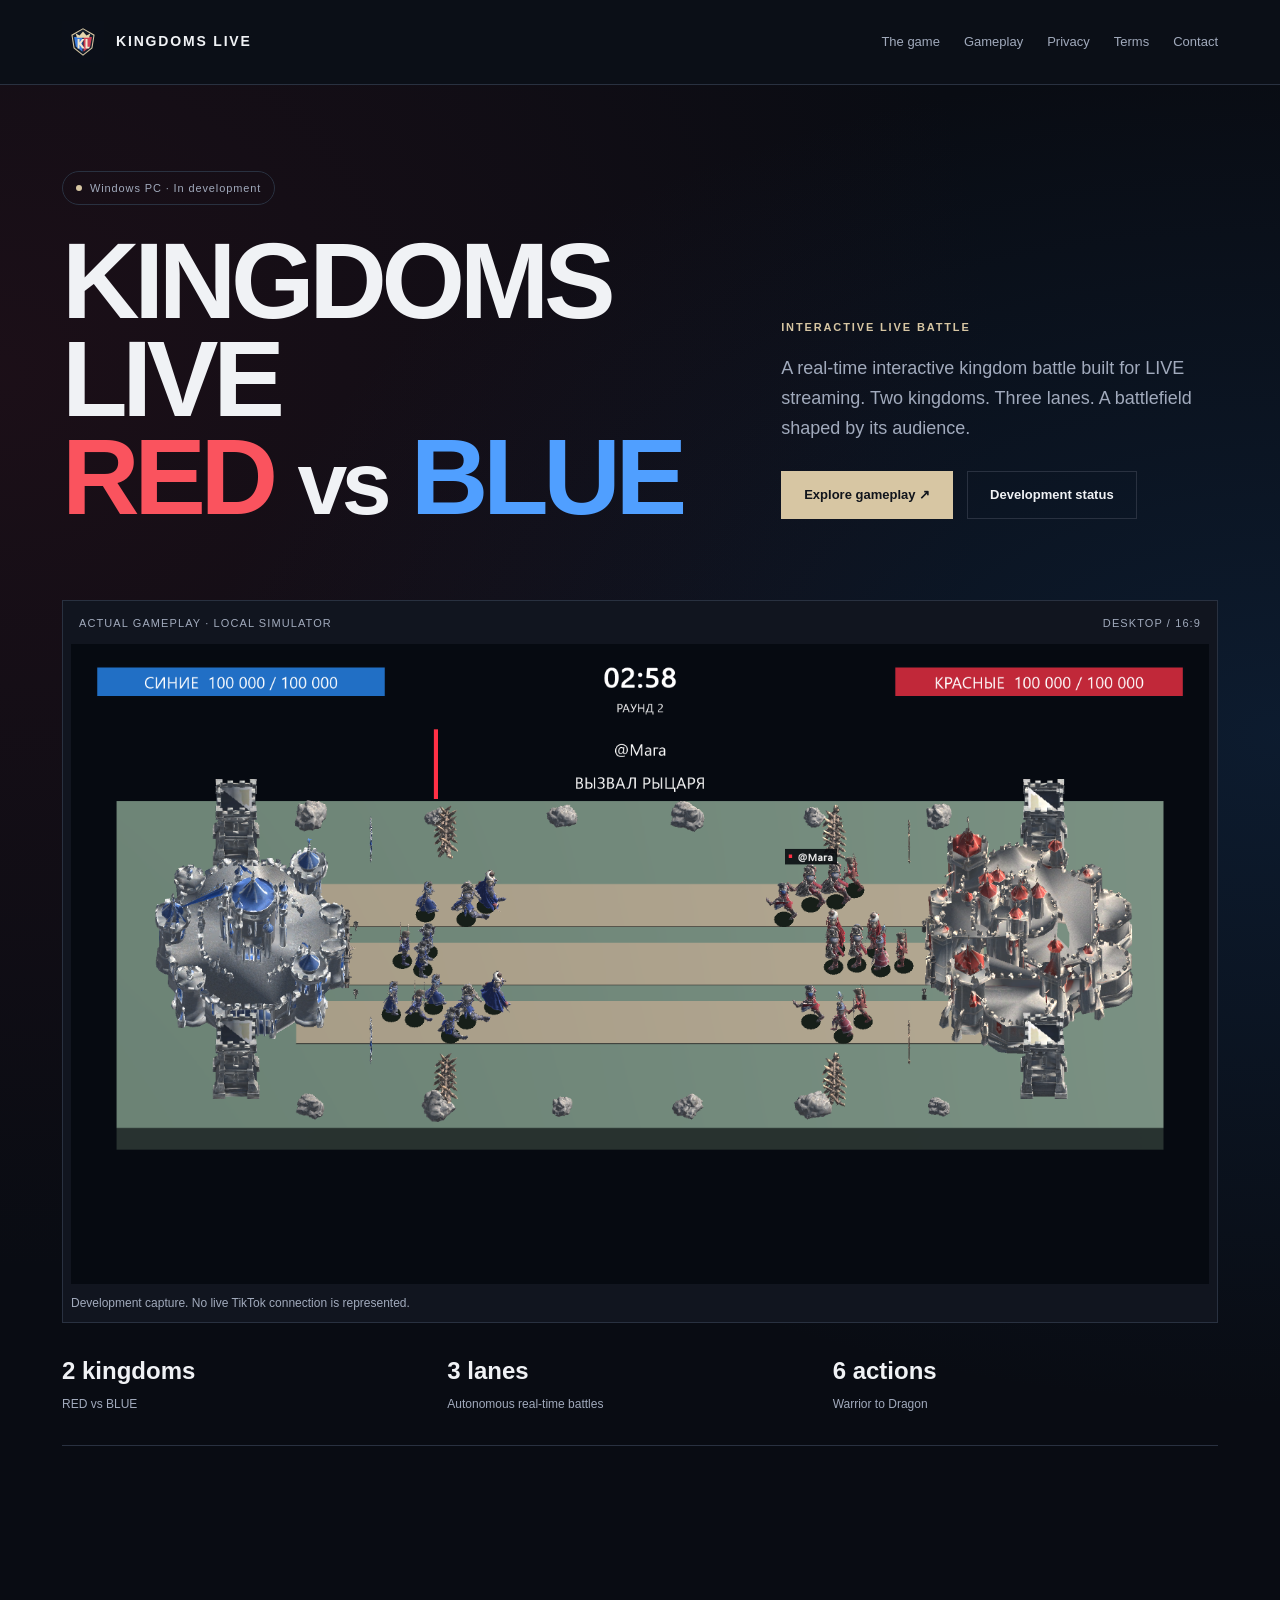
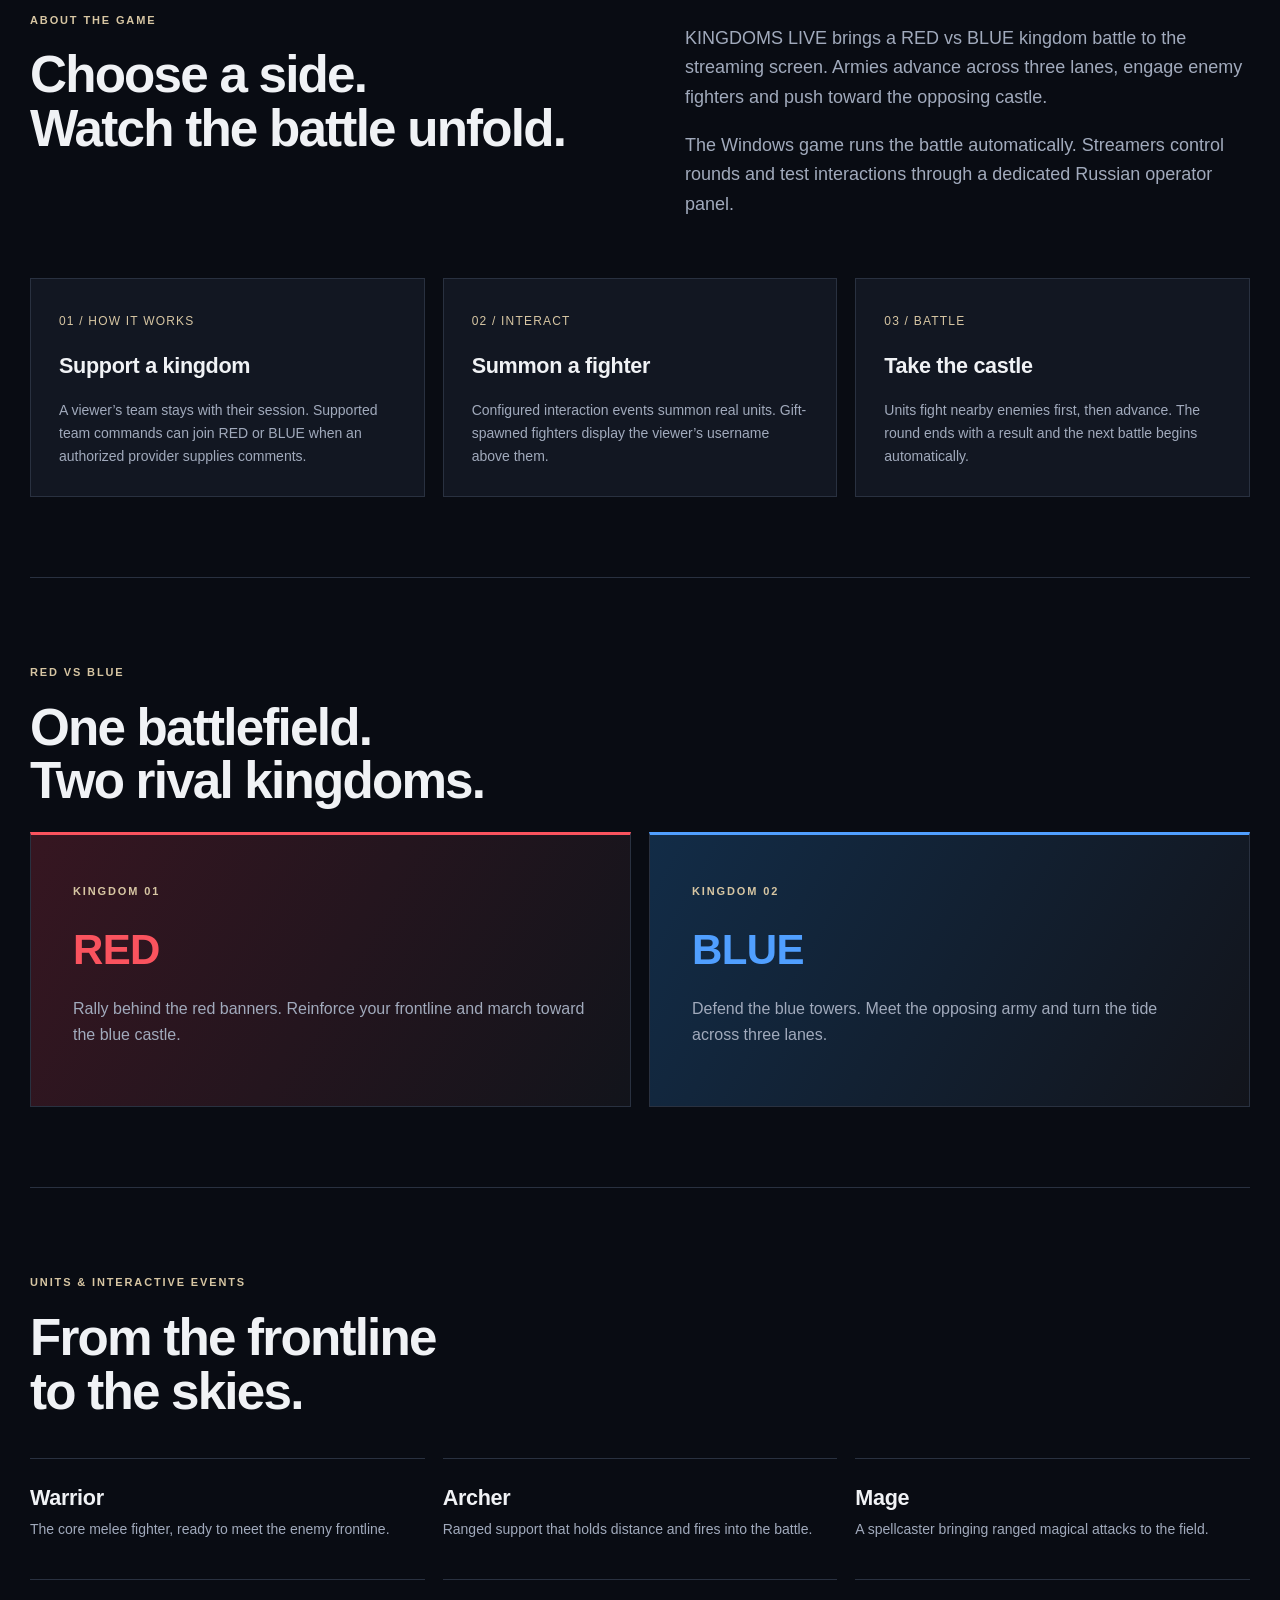
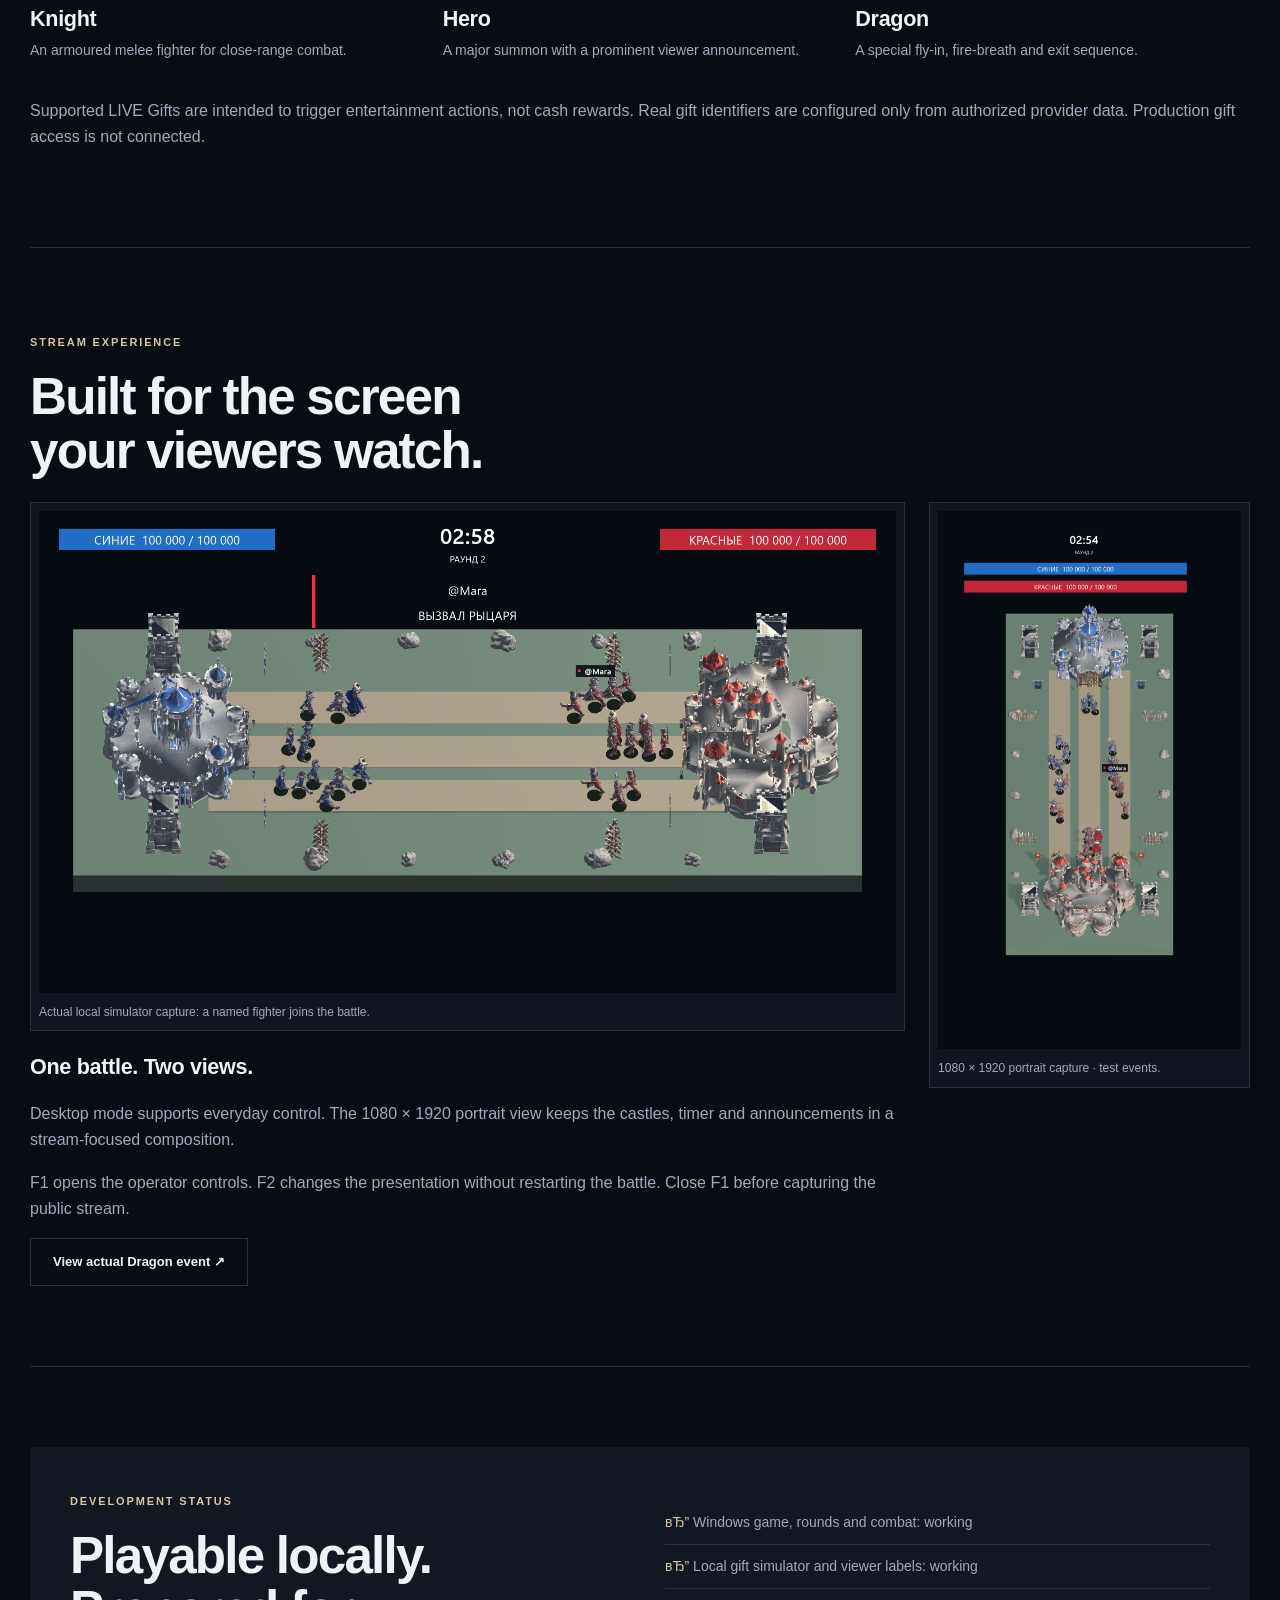
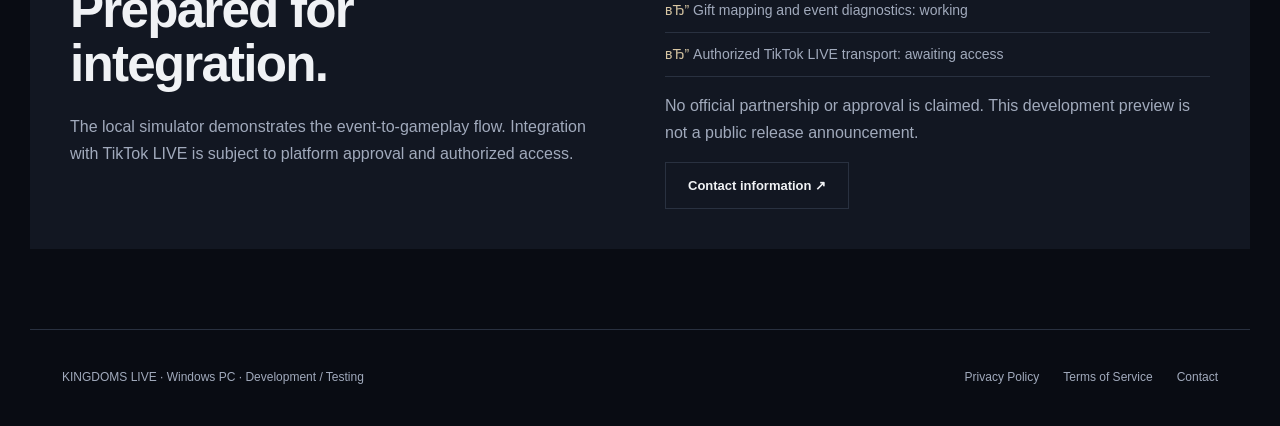
==== Website/index.html @ ec13fd88 "chore: prepare KINGDOMS LIVE public website" ====
<!doctype html>
<html lang="en"><head><meta charset="utf-8"><meta name="viewport" content="width=device-width, initial-scale=1"><meta name="description" content="A real-time RED vs BLUE kingdom battle designed for interactive LIVE streaming. Windows development preview; authorized LIVE integration pending."><title>RED vs BLUE Interactive Battle · KINGDOMS LIVE</title><link rel="icon" href="assets/brand-mark.svg" type="image/svg+xml"><link rel="stylesheet" href="css/style.css"><meta property="og:title" content="KINGDOMS LIVE"><meta property="og:description" content="Interactive RED vs BLUE LIVE battle game. Production LIVE integration awaiting authorized access."><meta property="og:type" content="website"><meta property="og:image" content="https://magasah.github.io/kingdoms-live/assets/app-icon.png"><meta name="theme-color" content="#090c13"></head><body><a class="skip" href="#main">Skip to content</a><header class="top"><div class="shell nav"><a class="brand" href="index.html"><img src="assets/brand-mark.svg" alt="">KINGDOMS LIVE</a><nav class="navlinks" aria-label="Main"><a href="index.html#game">The game</a><a href="index.html#preview">Gameplay</a><a href="privacy.html">Privacy</a><a href="terms.html">Terms</a><a href="contact.html">Contact</a></nav></div></header><main id="main"><div class="hero"><div class="shell"><div class="hero-top"><div><span class="badge">Windows PC · In development</span><h1>KINGDOMS<br>LIVE<span><b class="red">RED</b> <small>vs</small> <b class="blue">BLUE</b></span></h1></div><div class="hero-copy"><div class="tag">Interactive LIVE Battle</div><p>A real-time interactive kingdom battle built for LIVE streaming. Two kingdoms. Three lanes. A battlefield shaped by its audience.</p><div class="buttons"><a class="button primary" href="#preview">Explore gameplay ↗</a><a class="button" href="#status">Development status</a></div></div></div><figure class="frame"><div class="frame-bar"><span>Actual gameplay · Local simulator</span><span>Desktop / 16:9</span></div><img src="assets/gameplay-desktop.png" width="1600" height="900" alt="Blue and red castles on opposite sides of the KINGDOMS LIVE battlefield"><figcaption class="caption">Development capture. No live TikTok connection is represented.</figcaption></figure><div class="metrics"><div><strong>2 kingdoms</strong><span>RED vs BLUE</span></div><div><strong>3 lanes</strong><span>Autonomous real-time battles</span></div><div><strong>6 actions</strong><span>Warrior to Dragon</span></div></div></div></div>
<section class="block shell" id="game"><div class="intro"><div><span class="tag">About the game</span><h2>Choose a side.<br>Watch the battle unfold.</h2></div><div><p>KINGDOMS LIVE brings a RED vs BLUE kingdom battle to the streaming screen. Armies advance across three lanes, engage enemy fighters and push toward the opposing castle.</p><p>The Windows game runs the battle automatically. Streamers control rounds and test interactions through a dedicated Russian operator panel.</p></div></div><div class="steps"><article class="card"><span class="num">01 / HOW IT WORKS</span><h3>Support a kingdom</h3><p>A viewer’s team stays with their session. Supported team commands can join RED or BLUE when an authorized provider supplies comments.</p></article><article class="card"><span class="num">02 / INTERACT</span><h3>Summon a fighter</h3><p>Configured interaction events summon real units. Gift-spawned fighters display the viewer’s username above them.</p></article><article class="card"><span class="num">03 / BATTLE</span><h3>Take the castle</h3><p>Units fight nearby enemies first, then advance. The round ends with a result and the next battle begins automatically.</p></article></div></section>
<section class="block shell"><span class="tag">RED vs BLUE</span><h2>One battlefield.<br>Two rival kingdoms.</h2><div class="kingdoms"><article class="kingdom red-side"><span class="tag">Kingdom 01</span><h3 class="red">RED</h3><p>Rally behind the red banners. Reinforce your frontline and march toward the blue castle.</p></article><article class="kingdom blue-side"><span class="tag">Kingdom 02</span><h3 class="blue">BLUE</h3><p>Defend the blue towers. Meet the opposing army and turn the tide across three lanes.</p></article></div></section>
<section class="block shell"><span class="tag">Units & interactive events</span><h2>From the frontline<br>to the skies.</h2><div class="units"><article class="unit"><h3>Warrior</h3><p>The core melee fighter, ready to meet the enemy frontline.</p></article><article class="unit"><h3>Archer</h3><p>Ranged support that holds distance and fires into the battle.</p></article><article class="unit"><h3>Mage</h3><p>A spellcaster bringing ranged magical attacks to the field.</p></article><article class="unit"><h3>Knight</h3><p>An armoured melee fighter for close-range combat.</p></article><article class="unit"><h3>Hero</h3><p>A major summon with a prominent viewer announcement.</p></article><article class="unit"><h3>Dragon</h3><p>A special fly-in, fire-breath and exit sequence.</p></article></div><p>Supported LIVE Gifts are intended to trigger entertainment actions, not cash rewards. Real gift identifiers are configured only from authorized provider data. Production gift access is not connected.</p></section>
<section class="block shell" id="preview"><span class="tag">Stream experience</span><h2>Built for the screen<br>your viewers watch.</h2><div class="preview-grid"><div><figure class="frame"><img loading="lazy" src="assets/gift-unit.png" width="1600" height="900" alt="Actual development battle showing a gift-spawned Knight with the username Мага"><figcaption class="caption">Actual local simulator capture: a named fighter joins the battle.</figcaption></figure><h3>One battle. Two views.</h3><p>Desktop mode supports everyday control. The 1080 × 1920 portrait view keeps the castles, timer and announcements in a stream-focused composition.</p><p>F1 opens the operator controls. F2 changes the presentation without restarting the battle. Close F1 before capturing the public stream.</p><a class="button" href="assets/dragon-event.png">View actual Dragon event ↗</a></div><figure class="frame portrait"><img loading="lazy" src="assets/gameplay-tiktok.png" width="1080" height="1920" alt="Actual vertical game capture with red and blue kingdoms"><figcaption class="caption">1080 × 1920 portrait capture · test events.</figcaption></figure></div></section>
<section class="block shell" id="status"><div class="status"><div><span class="tag">Development status</span><h2>Playable locally.<br>Prepared for integration.</h2><p>The local simulator demonstrates the event-to-gameplay flow. Integration with TikTok LIVE is subject to platform approval and authorized access.</p></div><div><ul><li>Windows game, rounds and combat: working</li><li>Local gift simulator and viewer labels: working</li><li>Gift mapping and event diagnostics: working</li><li>Authorized TikTok LIVE transport: awaiting access</li></ul><p>No official partnership or approval is claimed. This development preview is not a public release announcement.</p><a class="button" href="contact.html">Contact information ↗</a></div></div></section></main><footer><div class="shell foot"><span>KINGDOMS LIVE · Windows PC · Development / Testing</span><nav aria-label="Legal"><a href="privacy.html">Privacy Policy</a><a href="terms.html">Terms of Service</a><a href="contact.html">Contact</a></nav></div></footer></body></html>
---- Website/css/style.css ----
:root{color-scheme:dark;--bg:#090c13;--panel:#121722;--text:#f0f2f5;--muted:#a1aabc;--red:#fa535e;--blue:#509fff;--line:#293140;--metal:#d7c6a3}
*{box-sizing:border-box}html{scroll-behavior:smooth}body{margin:0;background:var(--bg);color:var(--text);font-family:Segoe UI,Arial,sans-serif;line-height:1.65}a{color:inherit;text-decoration:none}a:hover{color:var(--metal)}a:focus-visible,button:focus-visible{outline:3px solid var(--blue);outline-offset:5px}img{max-width:100%;height:auto;display:block}p{color:var(--muted)}h1,h2,h3{line-height:1.05;letter-spacing:-.035em}h2{font-size:clamp(2rem,4vw,3.7rem);margin:16px 0 24px}h3{font-size:1.35rem;letter-spacing:-.015em}.shell{max-width:1220px;margin:auto;padding:0 32px}.top{border-bottom:1px solid var(--line);background:#0b0f17}.nav{display:flex;align-items:center;gap:28px;min-height:84px;flex-wrap:wrap}.brand{display:flex;align-items:center;gap:12px;letter-spacing:.13em;font-size:14px;font-weight:800;margin-right:auto}.brand img{width:42px;height:42px}.navlinks{display:flex;gap:24px;font-size:13px;color:var(--muted);flex-wrap:wrap}.tag{font-size:11px;font-weight:700;letter-spacing:.17em;text-transform:uppercase;color:var(--metal)}.badge{display:inline-flex;gap:8px;align-items:center;border:1px solid var(--line);padding:7px 13px;border-radius:20px;color:var(--muted);font-size:11px;letter-spacing:.08em}.badge:before{content:"";width:6px;height:6px;background:var(--metal);border-radius:50%}.hero{padding:86px 0 60px;background:radial-gradient(ellipse at 0 20%,#40152155,transparent 55%),radial-gradient(ellipse at 100% 45%,#143a6655,transparent 60%)}.hero h1{font-size:clamp(3.2rem,8.4vw,7.6rem);font-weight:900;line-height:.91;letter-spacing:-.05em;margin:28px 0}.hero h1 span{display:block}.red{color:var(--red)}.blue{color:var(--blue)}.hero-top{display:grid;grid-template-columns:1.2fr .8fr;gap:64px;align-items:end}.hero-copy{max-width:470px;padding-bottom:8px}.hero-copy p{font-size:18px}.buttons{display:flex;gap:14px;flex-wrap:wrap;margin:28px 0}.button{display:inline-flex;padding:12px 22px;align-items:center;border:1px solid var(--line);font-size:13px;font-weight:700}.button.primary{background:var(--metal);color:#11151c;border-color:var(--metal)}.frame{border:1px solid var(--line);background:#11151f;padding:8px}.frame-bar{display:flex;justify-content:space-between;gap:12px;padding:5px 8px 12px;color:var(--muted);font-size:11px;letter-spacing:.1em;text-transform:uppercase}.hero figure{margin:45px 0 0}.hero figure img{width:100%;height:auto}.caption{margin:10px 0 0;font-size:12px;color:var(--muted)}.metrics{display:grid;grid-template-columns:repeat(3,1fr);border-bottom:1px solid var(--line);margin-bottom:20px}.metrics div{padding:28px 0}.metrics strong{display:block;font-size:24px}.metrics span{font-size:12px;color:var(--muted)}section.block{padding:80px 0;border-bottom:1px solid var(--line)}.intro{display:grid;grid-template-columns:1fr 1fr;gap:90px}.intro p{font-size:18px}.steps,.units{display:grid;grid-template-columns:repeat(3,1fr);gap:18px;margin-top:40px}.card{padding:28px;background:var(--panel);border:1px solid var(--line)}.num{font-size:12px;color:var(--metal);letter-spacing:.1em}.card p{font-size:14px;margin-bottom:0}.kingdoms{display:grid;grid-template-columns:1fr 1fr;gap:18px}.kingdom{padding:42px;border:1px solid var(--line)}.kingdom.red-side{background:linear-gradient(120deg,#361621,#12141b);border-top:3px solid var(--red)}.kingdom.blue-side{background:linear-gradient(120deg,#122c47,#12141b);border-top:3px solid var(--blue)}.kingdom h3{font-size:42px;margin:24px 0}.unit{padding:20px 0;border-top:1px solid var(--line)}.unit h3{margin:8px 0}.unit p{font-size:14px;margin:0}.preview-grid{display:grid;grid-template-columns:1.5fr .55fr;gap:24px;align-items:start}.preview-grid figure{margin:0 0 25px}.portrait img{max-height:690px;width:100%;object-fit:contain;background:#070b11}.status{display:grid;grid-template-columns:1fr 1fr;gap:50px;background:#121722;padding:40px}.status ul{list-style:none;padding:0;color:var(--muted);font-size:14px}.status li{padding:10px 0;border-bottom:1px solid var(--line)}.status li:before{content:"вЂ” ";color:var(--metal)}footer{padding:38px 0}.foot{display:flex;justify-content:space-between;gap:30px;flex-wrap:wrap;font-size:12px;color:var(--muted)}.foot nav{display:flex;gap:24px}.legal{max-width:850px;margin:64px auto;padding:0 32px}.legal h1{font-size:clamp(2.7rem,6vw,4.4rem)}.legal h2{font-size:25px;margin:38px 0 16px}.legal p,.legal li{color:var(--muted)}.legal a{text-decoration:underline}.notice{padding:18px 22px;border-left:3px solid var(--metal);background:#1a1b1d;color:#ddd1b8;margin:24px 0}.placeholder{font-family:monospace;overflow-wrap:anywhere}.skip{position:absolute;left:10px;top:-80px}.skip:focus{top:10px;background:var(--panel);padding:10px;z-index:10}
@media(max-width:760px){.shell{padding:0 20px}.nav{padding:18px 0;gap:14px}.navlinks{gap:14px;font-size:12px}.brand{width:100%}.hero{padding:45px 0}.hero-top,.intro,.status{grid-template-columns:1fr;gap:20px}.hero h1{font-size:clamp(3rem,13vw,5rem)}.hero-copy p{font-size:16px}.steps,.units{grid-template-columns:1fr}.kingdoms{grid-template-columns:1fr}.preview-grid{grid-template-columns:1fr}.portrait img{max-height:620px}.metrics strong{font-size:18px}.metrics span{font-size:10px}.metrics{gap:15px}section.block{padding:52px 0}.status{padding:24px}.foot nav{flex-wrap:wrap}.frame-bar{font-size:9px}.legal{padding:0 20px}}
@media(prefers-reduced-motion:reduce){html{scroll-behavior:auto}}

@media(max-width:760px){.top .nav{padding-left:20px;padding-right:20px}}
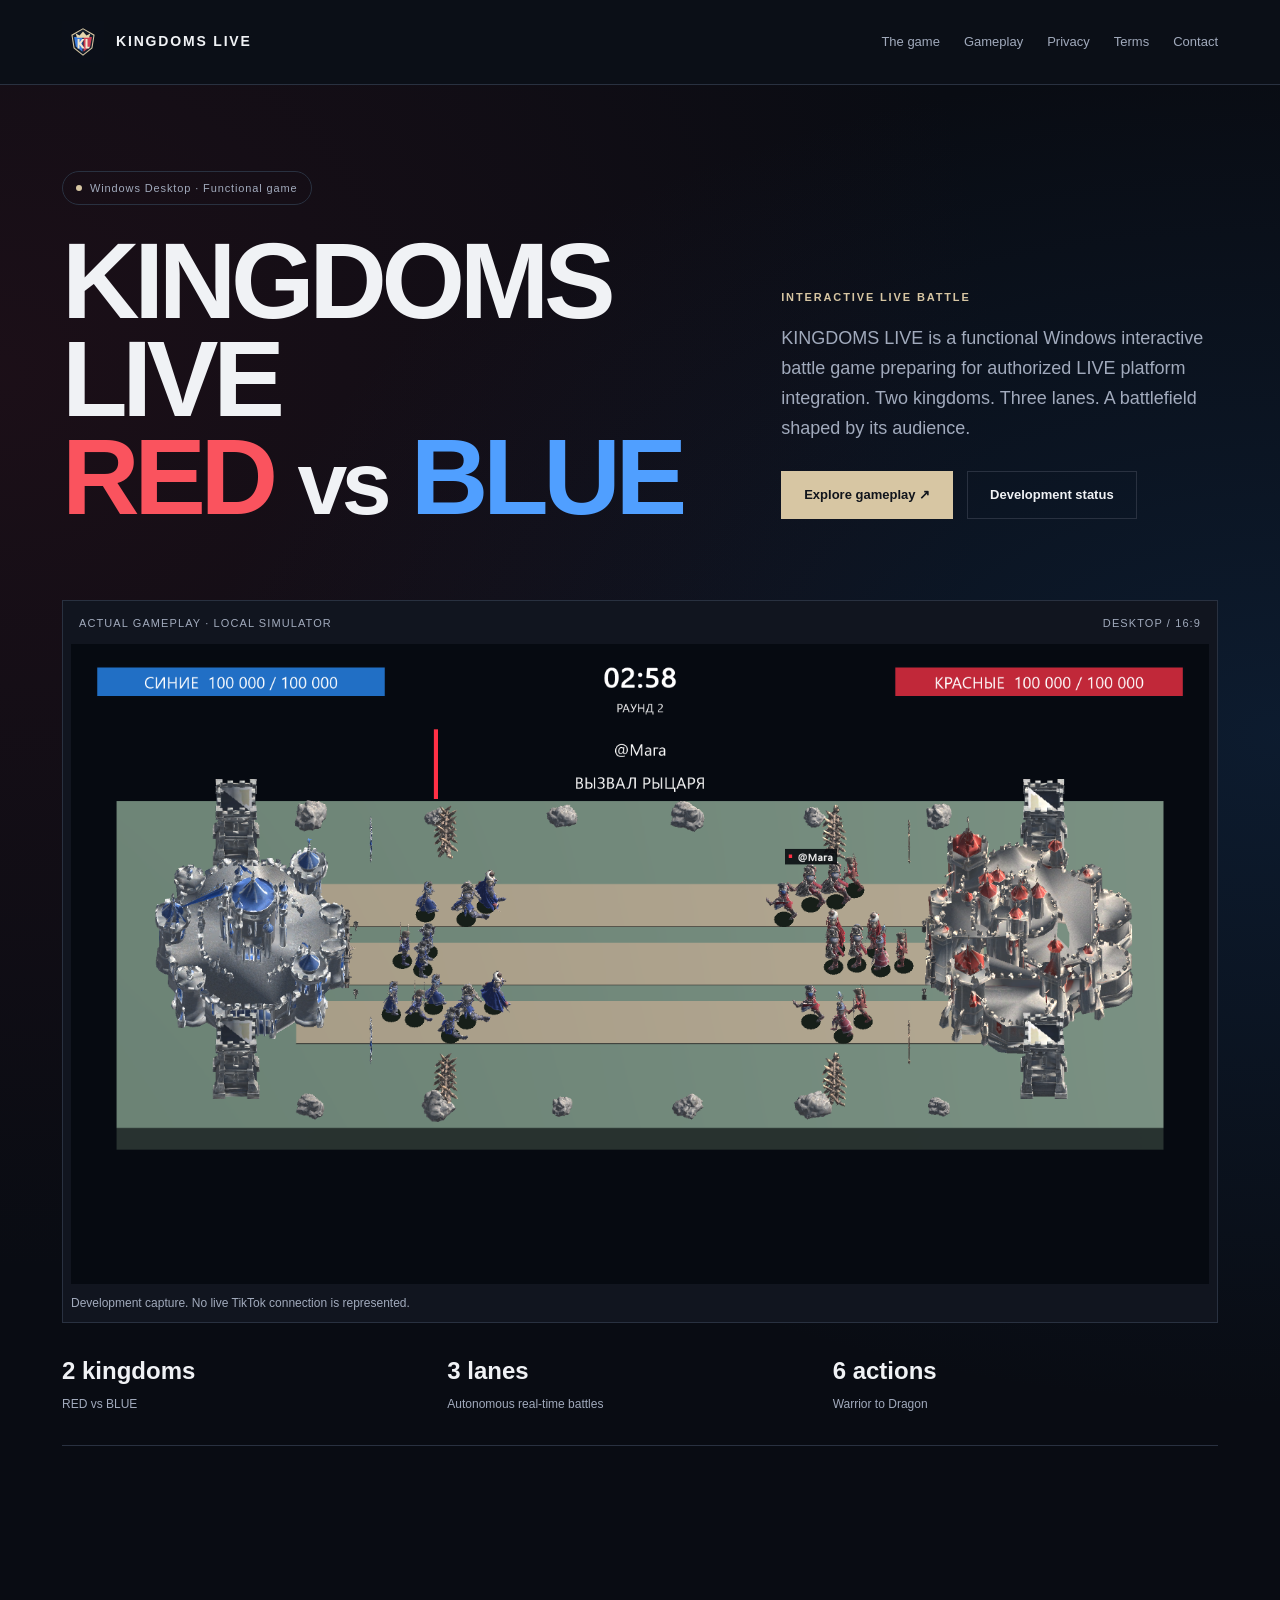
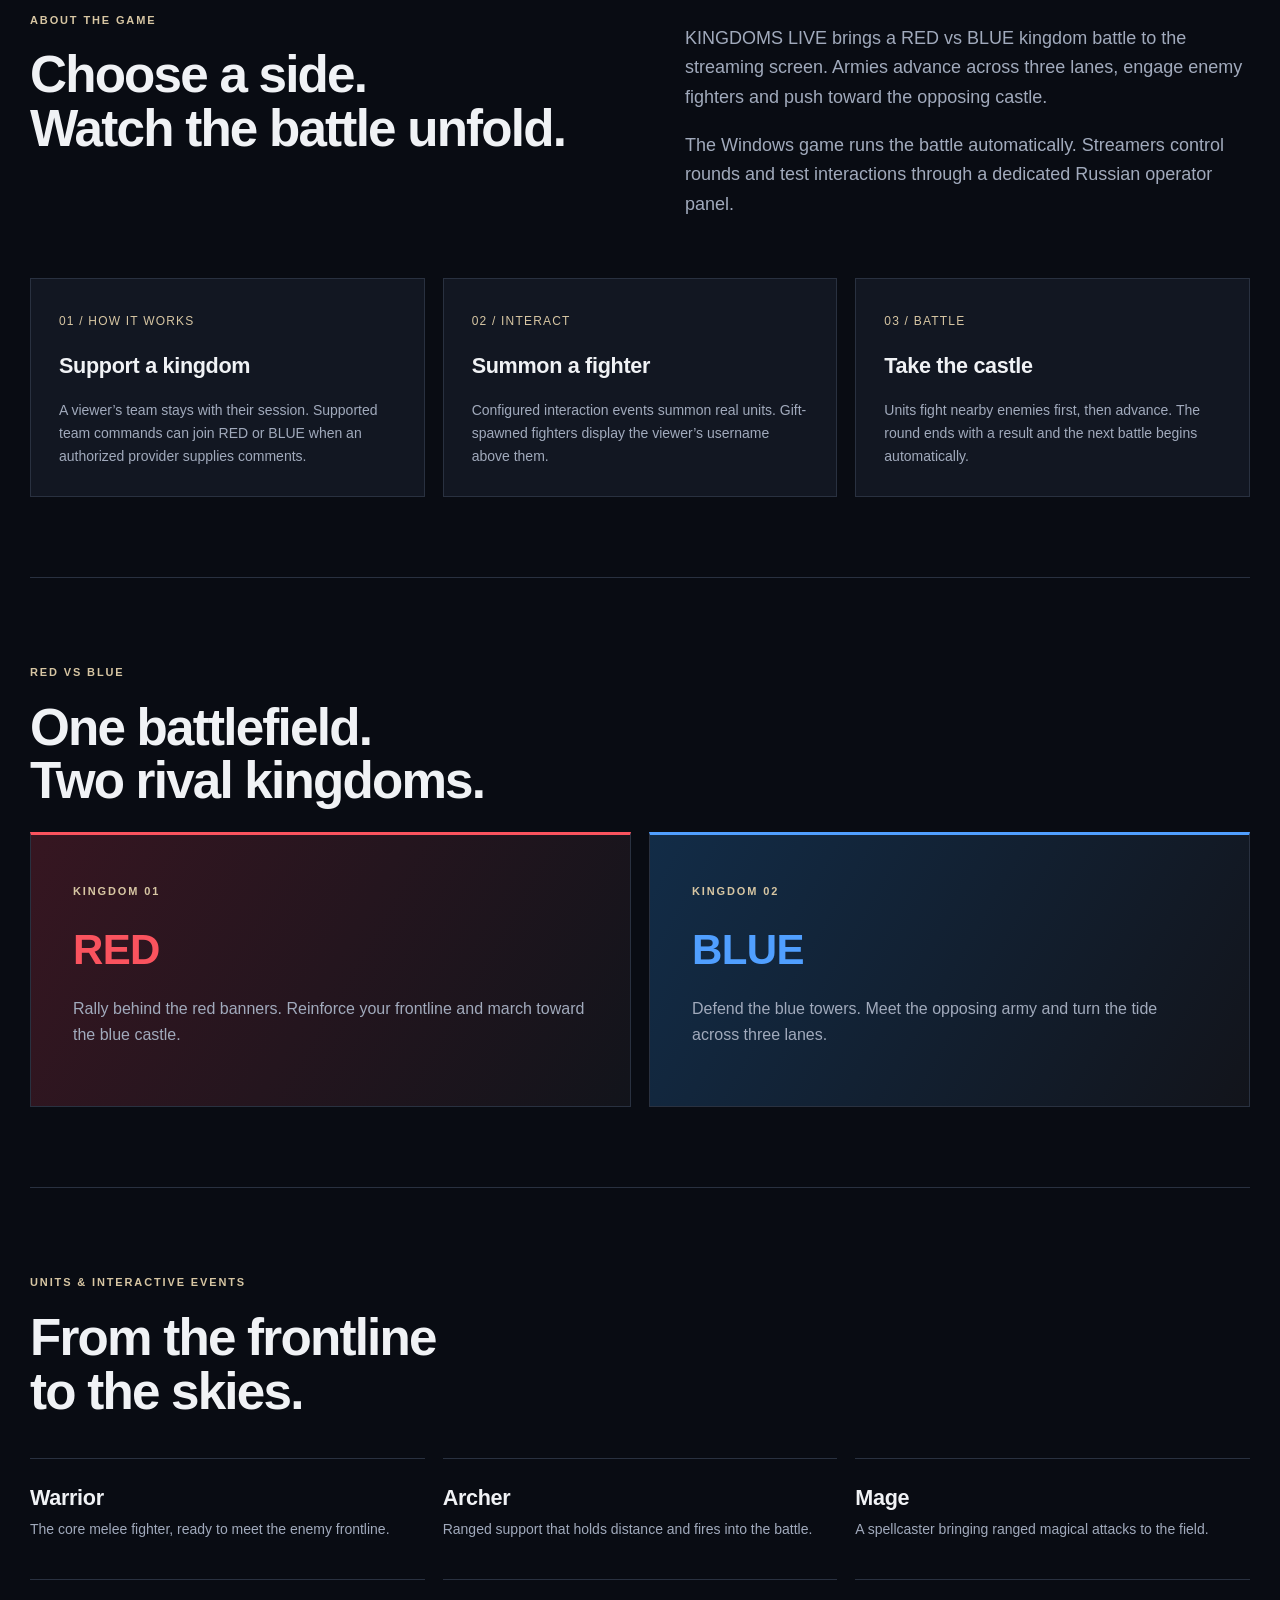
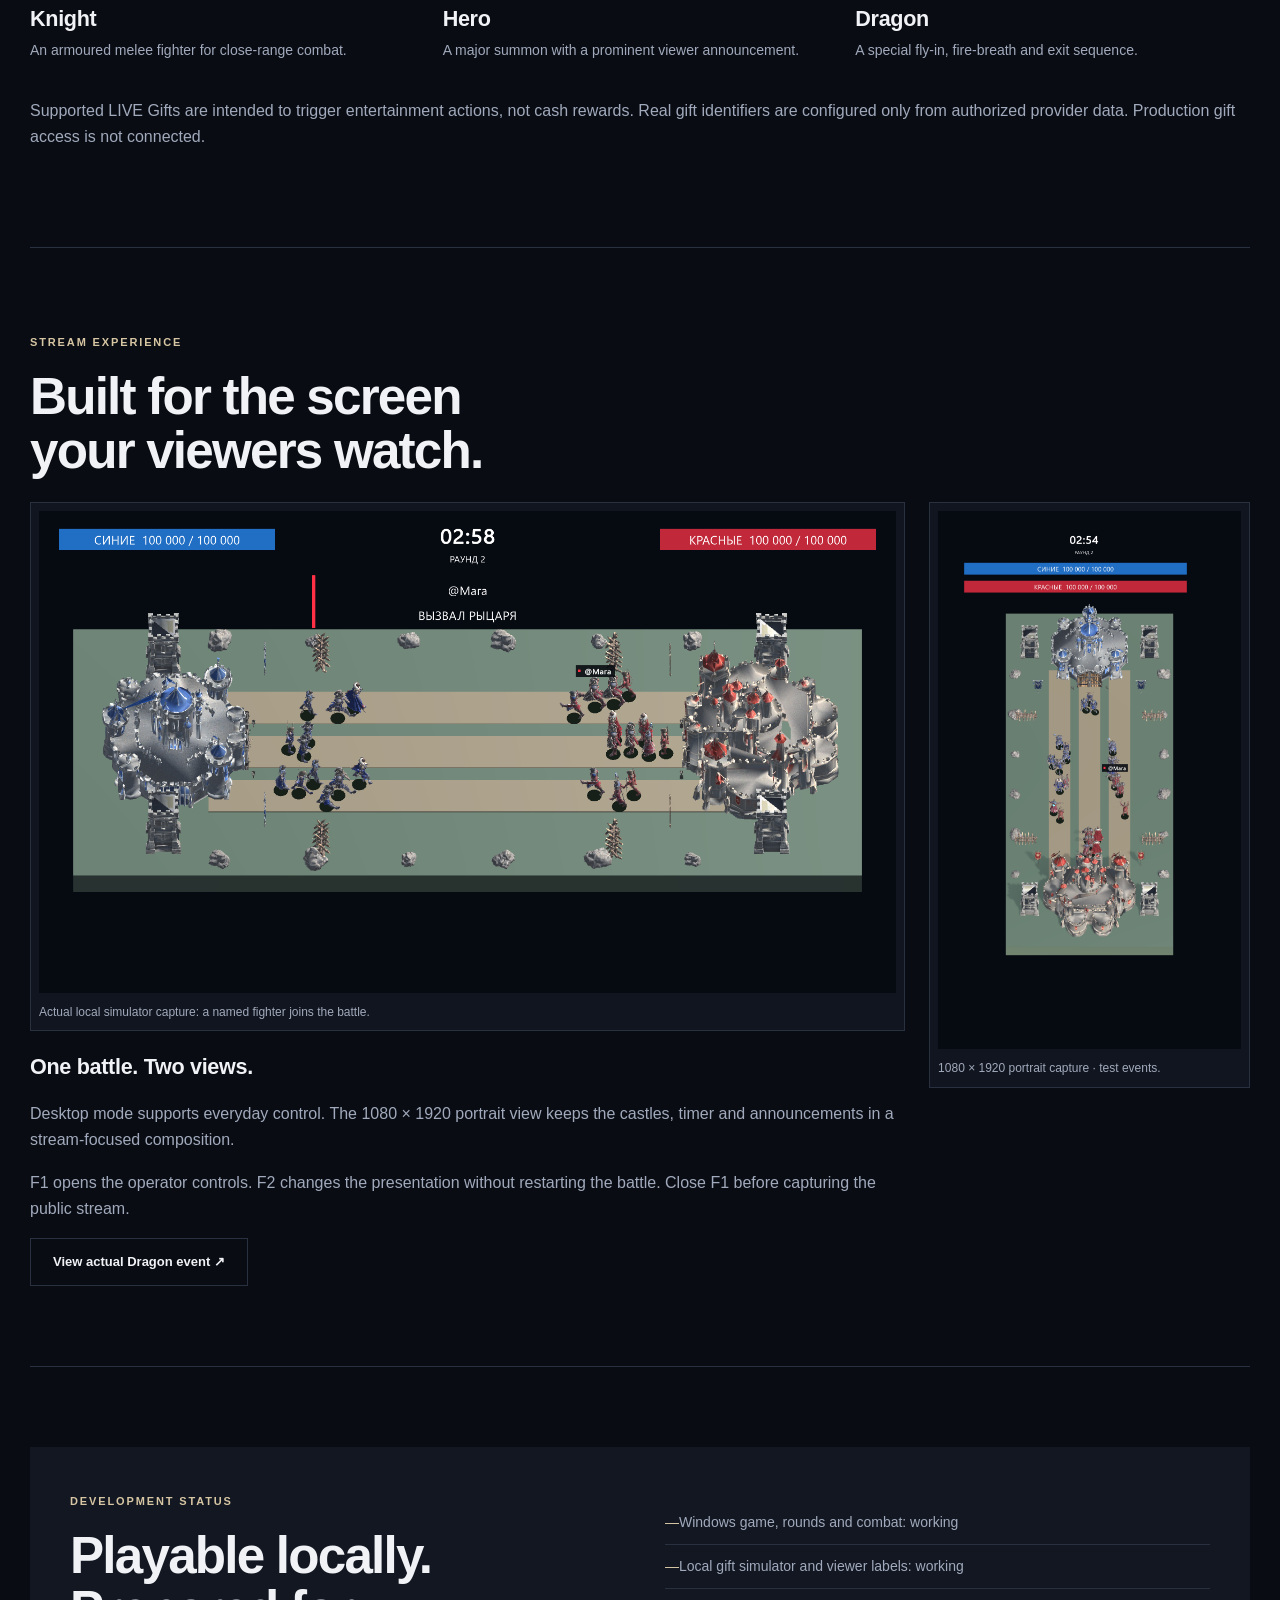
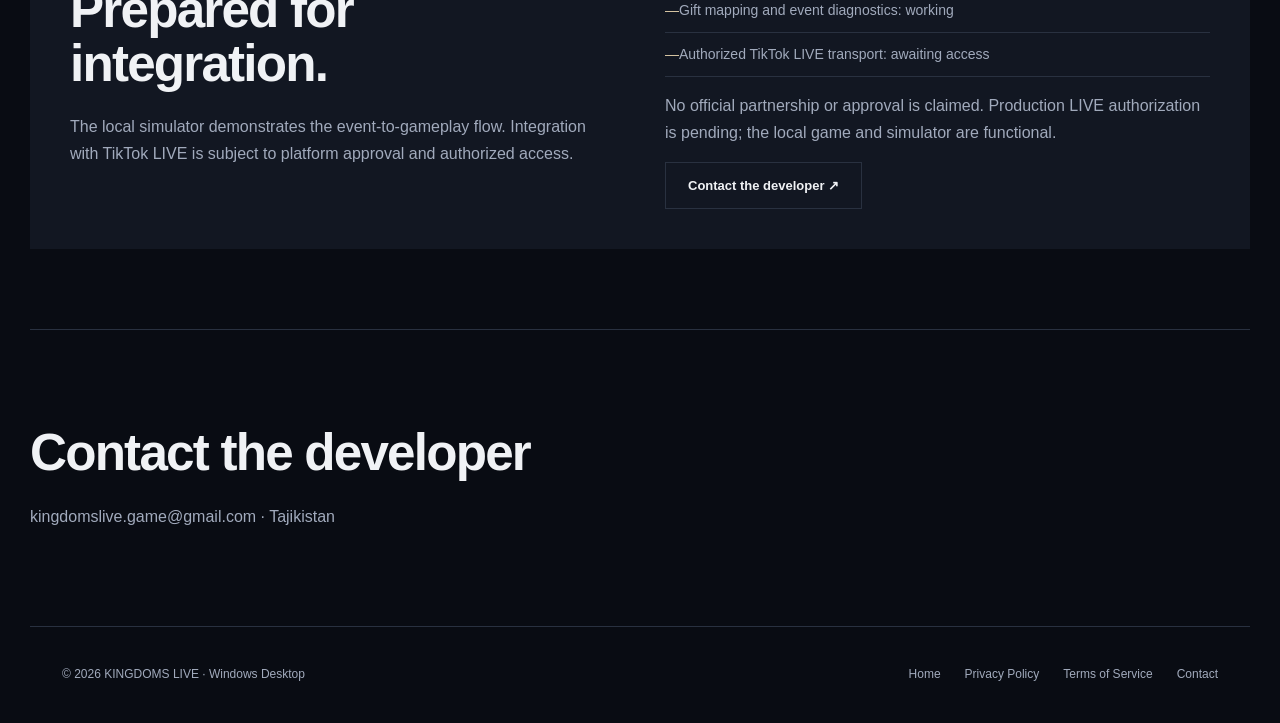
==== commit aaabaf22: "chore: finalize legal and TikTok registration pages" ====
--- a/Website/index.html
+++ b/Website/index.html
@@ -1,7 +1,7 @@
 <!doctype html>
-<html lang="en"><head><meta charset="utf-8"><meta name="viewport" content="width=device-width, initial-scale=1"><meta name="description" content="A real-time RED vs BLUE kingdom battle designed for interactive LIVE streaming. Windows development preview; authorized LIVE integration pending."><title>RED vs BLUE Interactive Battle · KINGDOMS LIVE</title><link rel="icon" href="assets/brand-mark.svg" type="image/svg+xml"><link rel="stylesheet" href="css/style.css"><meta property="og:title" content="KINGDOMS LIVE"><meta property="og:description" content="Interactive RED vs BLUE LIVE battle game. Production LIVE integration awaiting authorized access."><meta property="og:type" content="website"><meta property="og:image" content="https://magasah.github.io/kingdoms-live/assets/app-icon.png"><meta name="theme-color" content="#090c13"></head><body><a class="skip" href="#main">Skip to content</a><header class="top"><div class="shell nav"><a class="brand" href="index.html"><img src="assets/brand-mark.svg" alt="">KINGDOMS LIVE</a><nav class="navlinks" aria-label="Main"><a href="index.html#game">The game</a><a href="index.html#preview">Gameplay</a><a href="privacy.html">Privacy</a><a href="terms.html">Terms</a><a href="contact.html">Contact</a></nav></div></header><main id="main"><div class="hero"><div class="shell"><div class="hero-top"><div><span class="badge">Windows PC · In development</span><h1>KINGDOMS<br>LIVE<span><b class="red">RED</b> <small>vs</small> <b class="blue">BLUE</b></span></h1></div><div class="hero-copy"><div class="tag">Interactive LIVE Battle</div><p>A real-time interactive kingdom battle built for LIVE streaming. Two kingdoms. Three lanes. A battlefield shaped by its audience.</p><div class="buttons"><a class="button primary" href="#preview">Explore gameplay ↗</a><a class="button" href="#status">Development status</a></div></div></div><figure class="frame"><div class="frame-bar"><span>Actual gameplay · Local simulator</span><span>Desktop / 16:9</span></div><img src="assets/gameplay-desktop.png" width="1600" height="900" alt="Blue and red castles on opposite sides of the KINGDOMS LIVE battlefield"><figcaption class="caption">Development capture. No live TikTok connection is represented.</figcaption></figure><div class="metrics"><div><strong>2 kingdoms</strong><span>RED vs BLUE</span></div><div><strong>3 lanes</strong><span>Autonomous real-time battles</span></div><div><strong>6 actions</strong><span>Warrior to Dragon</span></div></div></div></div>
+<html lang="en"><head><meta charset="utf-8"><meta name="viewport" content="width=device-width, initial-scale=1"><meta name="description" content="A real-time RED vs BLUE kingdom battle designed for interactive LIVE streaming. Windows development preview; authorized LIVE integration pending."><title>RED vs BLUE Interactive Battle · KINGDOMS LIVE</title><link rel="icon" href="assets/brand-mark.svg" type="image/svg+xml"><link rel="stylesheet" href="css/style.css"><meta property="og:title" content="KINGDOMS LIVE"><meta property="og:description" content="Interactive RED vs BLUE LIVE battle game. Production LIVE integration awaiting authorized access."><meta property="og:type" content="website"><meta property="og:image" content="https://magasah.github.io/kingdoms-live/assets/app-icon.png"><meta name="theme-color" content="#090c13"></head><body><a class="skip" href="#main">Skip to content</a><header class="top"><div class="shell nav"><a class="brand" href="index.html"><img src="assets/brand-mark.svg" alt="">KINGDOMS LIVE</a><nav class="navlinks" aria-label="Main"><a href="index.html#game">The game</a><a href="index.html#preview">Gameplay</a><a href="privacy.html">Privacy</a><a href="terms.html">Terms</a><a href="contact.html">Contact</a></nav></div></header><main id="main"><div class="hero"><div class="shell"><div class="hero-top"><div><span class="badge">Windows Desktop · Functional game</span><h1>KINGDOMS<br>LIVE<span><b class="red">RED</b> <small>vs</small> <b class="blue">BLUE</b></span></h1></div><div class="hero-copy"><div class="tag">Interactive LIVE Battle</div><p>KINGDOMS LIVE is a functional Windows interactive battle game preparing for authorized LIVE platform integration. Two kingdoms. Three lanes. A battlefield shaped by its audience.</p><div class="buttons"><a class="button primary" href="#preview">Explore gameplay ↗</a><a class="button" href="#status">Development status</a></div></div></div><figure class="frame"><div class="frame-bar"><span>Actual gameplay · Local simulator</span><span>Desktop / 16:9</span></div><img src="assets/gameplay-desktop.png" width="1600" height="900" alt="Blue and red castles on opposite sides of the KINGDOMS LIVE battlefield"><figcaption class="caption">Development capture. No live TikTok connection is represented.</figcaption></figure><div class="metrics"><div><strong>2 kingdoms</strong><span>RED vs BLUE</span></div><div><strong>3 lanes</strong><span>Autonomous real-time battles</span></div><div><strong>6 actions</strong><span>Warrior to Dragon</span></div></div></div></div>
 <section class="block shell" id="game"><div class="intro"><div><span class="tag">About the game</span><h2>Choose a side.<br>Watch the battle unfold.</h2></div><div><p>KINGDOMS LIVE brings a RED vs BLUE kingdom battle to the streaming screen. Armies advance across three lanes, engage enemy fighters and push toward the opposing castle.</p><p>The Windows game runs the battle automatically. Streamers control rounds and test interactions through a dedicated Russian operator panel.</p></div></div><div class="steps"><article class="card"><span class="num">01 / HOW IT WORKS</span><h3>Support a kingdom</h3><p>A viewer’s team stays with their session. Supported team commands can join RED or BLUE when an authorized provider supplies comments.</p></article><article class="card"><span class="num">02 / INTERACT</span><h3>Summon a fighter</h3><p>Configured interaction events summon real units. Gift-spawned fighters display the viewer’s username above them.</p></article><article class="card"><span class="num">03 / BATTLE</span><h3>Take the castle</h3><p>Units fight nearby enemies first, then advance. The round ends with a result and the next battle begins automatically.</p></article></div></section>
 <section class="block shell"><span class="tag">RED vs BLUE</span><h2>One battlefield.<br>Two rival kingdoms.</h2><div class="kingdoms"><article class="kingdom red-side"><span class="tag">Kingdom 01</span><h3 class="red">RED</h3><p>Rally behind the red banners. Reinforce your frontline and march toward the blue castle.</p></article><article class="kingdom blue-side"><span class="tag">Kingdom 02</span><h3 class="blue">BLUE</h3><p>Defend the blue towers. Meet the opposing army and turn the tide across three lanes.</p></article></div></section>
 <section class="block shell"><span class="tag">Units & interactive events</span><h2>From the frontline<br>to the skies.</h2><div class="units"><article class="unit"><h3>Warrior</h3><p>The core melee fighter, ready to meet the enemy frontline.</p></article><article class="unit"><h3>Archer</h3><p>Ranged support that holds distance and fires into the battle.</p></article><article class="unit"><h3>Mage</h3><p>A spellcaster bringing ranged magical attacks to the field.</p></article><article class="unit"><h3>Knight</h3><p>An armoured melee fighter for close-range combat.</p></article><article class="unit"><h3>Hero</h3><p>A major summon with a prominent viewer announcement.</p></article><article class="unit"><h3>Dragon</h3><p>A special fly-in, fire-breath and exit sequence.</p></article></div><p>Supported LIVE Gifts are intended to trigger entertainment actions, not cash rewards. Real gift identifiers are configured only from authorized provider data. Production gift access is not connected.</p></section>
 <section class="block shell" id="preview"><span class="tag">Stream experience</span><h2>Built for the screen<br>your viewers watch.</h2><div class="preview-grid"><div><figure class="frame"><img loading="lazy" src="assets/gift-unit.png" width="1600" height="900" alt="Actual development battle showing a gift-spawned Knight with the username Мага"><figcaption class="caption">Actual local simulator capture: a named fighter joins the battle.</figcaption></figure><h3>One battle. Two views.</h3><p>Desktop mode supports everyday control. The 1080 × 1920 portrait view keeps the castles, timer and announcements in a stream-focused composition.</p><p>F1 opens the operator controls. F2 changes the presentation without restarting the battle. Close F1 before capturing the public stream.</p><a class="button" href="assets/dragon-event.png">View actual Dragon event ↗</a></div><figure class="frame portrait"><img loading="lazy" src="assets/gameplay-tiktok.png" width="1080" height="1920" alt="Actual vertical game capture with red and blue kingdoms"><figcaption class="caption">1080 × 1920 portrait capture · test events.</figcaption></figure></div></section>
-<section class="block shell" id="status"><div class="status"><div><span class="tag">Development status</span><h2>Playable locally.<br>Prepared for integration.</h2><p>The local simulator demonstrates the event-to-gameplay flow. Integration with TikTok LIVE is subject to platform approval and authorized access.</p></div><div><ul><li>Windows game, rounds and combat: working</li><li>Local gift simulator and viewer labels: working</li><li>Gift mapping and event diagnostics: working</li><li>Authorized TikTok LIVE transport: awaiting access</li></ul><p>No official partnership or approval is claimed. This development preview is not a public release announcement.</p><a class="button" href="contact.html">Contact information ↗</a></div></div></section></main><footer><div class="shell foot"><span>KINGDOMS LIVE · Windows PC · Development / Testing</span><nav aria-label="Legal"><a href="privacy.html">Privacy Policy</a><a href="terms.html">Terms of Service</a><a href="contact.html">Contact</a></nav></div></footer></body></html>+<section class="block shell" id="status"><div class="status"><div><span class="tag">Development status</span><h2>Playable locally.<br>Prepared for integration.</h2><p>The local simulator demonstrates the event-to-gameplay flow. Integration with TikTok LIVE is subject to platform approval and authorized access.</p></div><div><ul><li>Windows game, rounds and combat: working</li><li>Local gift simulator and viewer labels: working</li><li>Gift mapping and event diagnostics: working</li><li>Authorized TikTok LIVE transport: awaiting access</li></ul><p>No official partnership or approval is claimed. Production LIVE authorization is pending; the local game and simulator are functional.</p><a class="button" href="contact.html">Contact the developer ↗</a></div></div></section><section class="shell block"><h2>Contact the developer</h2><p><a href="mailto:kingdomslive.game@gmail.com">kingdomslive.game@gmail.com</a> · Tajikistan</p></section></main><footer><div class="shell foot"><span>© 2026 KINGDOMS LIVE · Windows Desktop</span><nav aria-label="Legal"><a href="index.html">Home</a><a href="privacy.html">Privacy Policy</a><a href="terms.html">Terms of Service</a><a href="contact.html">Contact</a></nav></div></footer></body></html>
--- a/Website/css/style.css
+++ b/Website/css/style.css
@@ -1,7 +1,9 @@
 
 :root{color-scheme:dark;--bg:#090c13;--panel:#121722;--text:#f0f2f5;--muted:#a1aabc;--red:#fa535e;--blue:#509fff;--line:#293140;--metal:#d7c6a3}
-*{box-sizing:border-box}html{scroll-behavior:smooth}body{margin:0;background:var(--bg);color:var(--text);font-family:Segoe UI,Arial,sans-serif;line-height:1.65}a{color:inherit;text-decoration:none}a:hover{color:var(--metal)}a:focus-visible,button:focus-visible{outline:3px solid var(--blue);outline-offset:5px}img{max-width:100%;height:auto;display:block}p{color:var(--muted)}h1,h2,h3{line-height:1.05;letter-spacing:-.035em}h2{font-size:clamp(2rem,4vw,3.7rem);margin:16px 0 24px}h3{font-size:1.35rem;letter-spacing:-.015em}.shell{max-width:1220px;margin:auto;padding:0 32px}.top{border-bottom:1px solid var(--line);background:#0b0f17}.nav{display:flex;align-items:center;gap:28px;min-height:84px;flex-wrap:wrap}.brand{display:flex;align-items:center;gap:12px;letter-spacing:.13em;font-size:14px;font-weight:800;margin-right:auto}.brand img{width:42px;height:42px}.navlinks{display:flex;gap:24px;font-size:13px;color:var(--muted);flex-wrap:wrap}.tag{font-size:11px;font-weight:700;letter-spacing:.17em;text-transform:uppercase;color:var(--metal)}.badge{display:inline-flex;gap:8px;align-items:center;border:1px solid var(--line);padding:7px 13px;border-radius:20px;color:var(--muted);font-size:11px;letter-spacing:.08em}.badge:before{content:"";width:6px;height:6px;background:var(--metal);border-radius:50%}.hero{padding:86px 0 60px;background:radial-gradient(ellipse at 0 20%,#40152155,transparent 55%),radial-gradient(ellipse at 100% 45%,#143a6655,transparent 60%)}.hero h1{font-size:clamp(3.2rem,8.4vw,7.6rem);font-weight:900;line-height:.91;letter-spacing:-.05em;margin:28px 0}.hero h1 span{display:block}.red{color:var(--red)}.blue{color:var(--blue)}.hero-top{display:grid;grid-template-columns:1.2fr .8fr;gap:64px;align-items:end}.hero-copy{max-width:470px;padding-bottom:8px}.hero-copy p{font-size:18px}.buttons{display:flex;gap:14px;flex-wrap:wrap;margin:28px 0}.button{display:inline-flex;padding:12px 22px;align-items:center;border:1px solid var(--line);font-size:13px;font-weight:700}.button.primary{background:var(--metal);color:#11151c;border-color:var(--metal)}.frame{border:1px solid var(--line);background:#11151f;padding:8px}.frame-bar{display:flex;justify-content:space-between;gap:12px;padding:5px 8px 12px;color:var(--muted);font-size:11px;letter-spacing:.1em;text-transform:uppercase}.hero figure{margin:45px 0 0}.hero figure img{width:100%;height:auto}.caption{margin:10px 0 0;font-size:12px;color:var(--muted)}.metrics{display:grid;grid-template-columns:repeat(3,1fr);border-bottom:1px solid var(--line);margin-bottom:20px}.metrics div{padding:28px 0}.metrics strong{display:block;font-size:24px}.metrics span{font-size:12px;color:var(--muted)}section.block{padding:80px 0;border-bottom:1px solid var(--line)}.intro{display:grid;grid-template-columns:1fr 1fr;gap:90px}.intro p{font-size:18px}.steps,.units{display:grid;grid-template-columns:repeat(3,1fr);gap:18px;margin-top:40px}.card{padding:28px;background:var(--panel);border:1px solid var(--line)}.num{font-size:12px;color:var(--metal);letter-spacing:.1em}.card p{font-size:14px;margin-bottom:0}.kingdoms{display:grid;grid-template-columns:1fr 1fr;gap:18px}.kingdom{padding:42px;border:1px solid var(--line)}.kingdom.red-side{background:linear-gradient(120deg,#361621,#12141b);border-top:3px solid var(--red)}.kingdom.blue-side{background:linear-gradient(120deg,#122c47,#12141b);border-top:3px solid var(--blue)}.kingdom h3{font-size:42px;margin:24px 0}.unit{padding:20px 0;border-top:1px solid var(--line)}.unit h3{margin:8px 0}.unit p{font-size:14px;margin:0}.preview-grid{display:grid;grid-template-columns:1.5fr .55fr;gap:24px;align-items:start}.preview-grid figure{margin:0 0 25px}.portrait img{max-height:690px;width:100%;object-fit:contain;background:#070b11}.status{display:grid;grid-template-columns:1fr 1fr;gap:50px;background:#121722;padding:40px}.status ul{list-style:none;padding:0;color:var(--muted);font-size:14px}.status li{padding:10px 0;border-bottom:1px solid var(--line)}.status li:before{content:"вЂ” ";color:var(--metal)}footer{padding:38px 0}.foot{display:flex;justify-content:space-between;gap:30px;flex-wrap:wrap;font-size:12px;color:var(--muted)}.foot nav{display:flex;gap:24px}.legal{max-width:850px;margin:64px auto;padding:0 32px}.legal h1{font-size:clamp(2.7rem,6vw,4.4rem)}.legal h2{font-size:25px;margin:38px 0 16px}.legal p,.legal li{color:var(--muted)}.legal a{text-decoration:underline}.notice{padding:18px 22px;border-left:3px solid var(--metal);background:#1a1b1d;color:#ddd1b8;margin:24px 0}.placeholder{font-family:monospace;overflow-wrap:anywhere}.skip{position:absolute;left:10px;top:-80px}.skip:focus{top:10px;background:var(--panel);padding:10px;z-index:10}
+*{box-sizing:border-box}html{scroll-behavior:smooth}body{margin:0;background:var(--bg);color:var(--text);font-family:Segoe UI,Arial,sans-serif;line-height:1.65}a{color:inherit;text-decoration:none}a:hover{color:var(--metal)}a:focus-visible,button:focus-visible{outline:3px solid var(--blue);outline-offset:5px}img{max-width:100%;height:auto;display:block}p{color:var(--muted)}h1,h2,h3{line-height:1.05;letter-spacing:-.035em}h2{font-size:clamp(2rem,4vw,3.7rem);margin:16px 0 24px}h3{font-size:1.35rem;letter-spacing:-.015em}.shell{max-width:1220px;margin:auto;padding:0 32px}.top{border-bottom:1px solid var(--line);background:#0b0f17}.nav{display:flex;align-items:center;gap:28px;min-height:84px;flex-wrap:wrap}.brand{display:flex;align-items:center;gap:12px;letter-spacing:.13em;font-size:14px;font-weight:800;margin-right:auto}.brand img{width:42px;height:42px}.navlinks{display:flex;gap:24px;font-size:13px;color:var(--muted);flex-wrap:wrap}.tag{font-size:11px;font-weight:700;letter-spacing:.17em;text-transform:uppercase;color:var(--metal)}.badge{display:inline-flex;gap:8px;align-items:center;border:1px solid var(--line);padding:7px 13px;border-radius:20px;color:var(--muted);font-size:11px;letter-spacing:.08em}.badge:before{content:"";width:6px;height:6px;background:var(--metal);border-radius:50%}.hero{padding:86px 0 60px;background:radial-gradient(ellipse at 0 20%,#40152155,transparent 55%),radial-gradient(ellipse at 100% 45%,#143a6655,transparent 60%)}.hero h1{font-size:clamp(3.2rem,8.4vw,7.6rem);font-weight:900;line-height:.91;letter-spacing:-.05em;margin:28px 0}.hero h1 span{display:block}.red{color:var(--red)}.blue{color:var(--blue)}.hero-top{display:grid;grid-template-columns:1.2fr .8fr;gap:64px;align-items:end}.hero-copy{max-width:470px;padding-bottom:8px}.hero-copy p{font-size:18px}.buttons{display:flex;gap:14px;flex-wrap:wrap;margin:28px 0}.button{display:inline-flex;padding:12px 22px;align-items:center;border:1px solid var(--line);font-size:13px;font-weight:700}.button.primary{background:var(--metal);color:#11151c;border-color:var(--metal)}.frame{border:1px solid var(--line);background:#11151f;padding:8px}.frame-bar{display:flex;justify-content:space-between;gap:12px;padding:5px 8px 12px;color:var(--muted);font-size:11px;letter-spacing:.1em;text-transform:uppercase}.hero figure{margin:45px 0 0}.hero figure img{width:100%;height:auto}.caption{margin:10px 0 0;font-size:12px;color:var(--muted)}.metrics{display:grid;grid-template-columns:repeat(3,1fr);border-bottom:1px solid var(--line);margin-bottom:20px}.metrics div{padding:28px 0}.metrics strong{display:block;font-size:24px}.metrics span{font-size:12px;color:var(--muted)}section.block{padding:80px 0;border-bottom:1px solid var(--line)}.intro{display:grid;grid-template-columns:1fr 1fr;gap:90px}.intro p{font-size:18px}.steps,.units{display:grid;grid-template-columns:repeat(3,1fr);gap:18px;margin-top:40px}.card{padding:28px;background:var(--panel);border:1px solid var(--line)}.num{font-size:12px;color:var(--metal);letter-spacing:.1em}.card p{font-size:14px;margin-bottom:0}.kingdoms{display:grid;grid-template-columns:1fr 1fr;gap:18px}.kingdom{padding:42px;border:1px solid var(--line)}.kingdom.red-side{background:linear-gradient(120deg,#361621,#12141b);border-top:3px solid var(--red)}.kingdom.blue-side{background:linear-gradient(120deg,#122c47,#12141b);border-top:3px solid var(--blue)}.kingdom h3{font-size:42px;margin:24px 0}.unit{padding:20px 0;border-top:1px solid var(--line)}.unit h3{margin:8px 0}.unit p{font-size:14px;margin:0}.preview-grid{display:grid;grid-template-columns:1.5fr .55fr;gap:24px;align-items:start}.preview-grid figure{margin:0 0 25px}.portrait img{max-height:690px;width:100%;object-fit:contain;background:#070b11}.status{display:grid;grid-template-columns:1fr 1fr;gap:50px;background:#121722;padding:40px}.status ul{list-style:none;padding:0;color:var(--muted);font-size:14px}.status li{padding:10px 0;border-bottom:1px solid var(--line)}.status li:before{content:"\2014 ";color:var(--metal)}footer{padding:38px 0}.foot{display:flex;justify-content:space-between;gap:30px;flex-wrap:wrap;font-size:12px;color:var(--muted)}.foot nav{display:flex;gap:24px}.legal{max-width:850px;margin:64px auto;padding:0 32px}.legal h1{font-size:clamp(2.7rem,6vw,4.4rem)}.legal h2{font-size:25px;margin:38px 0 16px}.legal p,.legal li{color:var(--muted)}.legal a{text-decoration:underline}.notice{padding:18px 22px;border-left:3px solid var(--metal);background:#1a1b1d;color:#ddd1b8;margin:24px 0}.placeholder{font-family:monospace;overflow-wrap:anywhere}.skip{position:absolute;left:10px;top:-80px}.skip:focus{top:10px;background:var(--panel);padding:10px;z-index:10}
 @media(max-width:760px){.shell{padding:0 20px}.nav{padding:18px 0;gap:14px}.navlinks{gap:14px;font-size:12px}.brand{width:100%}.hero{padding:45px 0}.hero-top,.intro,.status{grid-template-columns:1fr;gap:20px}.hero h1{font-size:clamp(3rem,13vw,5rem)}.hero-copy p{font-size:16px}.steps,.units{grid-template-columns:1fr}.kingdoms{grid-template-columns:1fr}.preview-grid{grid-template-columns:1fr}.portrait img{max-height:620px}.metrics strong{font-size:18px}.metrics span{font-size:10px}.metrics{gap:15px}section.block{padding:52px 0}.status{padding:24px}.foot nav{flex-wrap:wrap}.frame-bar{font-size:9px}.legal{padding:0 20px}}
 @media(prefers-reduced-motion:reduce){html{scroll-behavior:auto}}
 
 @media(max-width:760px){.top .nav{padding-left:20px;padding-right:20px}}
+
+.legal{overflow-wrap:anywhere}.foot nav{flex-wrap:wrap}.legal p{line-height:1.75}
